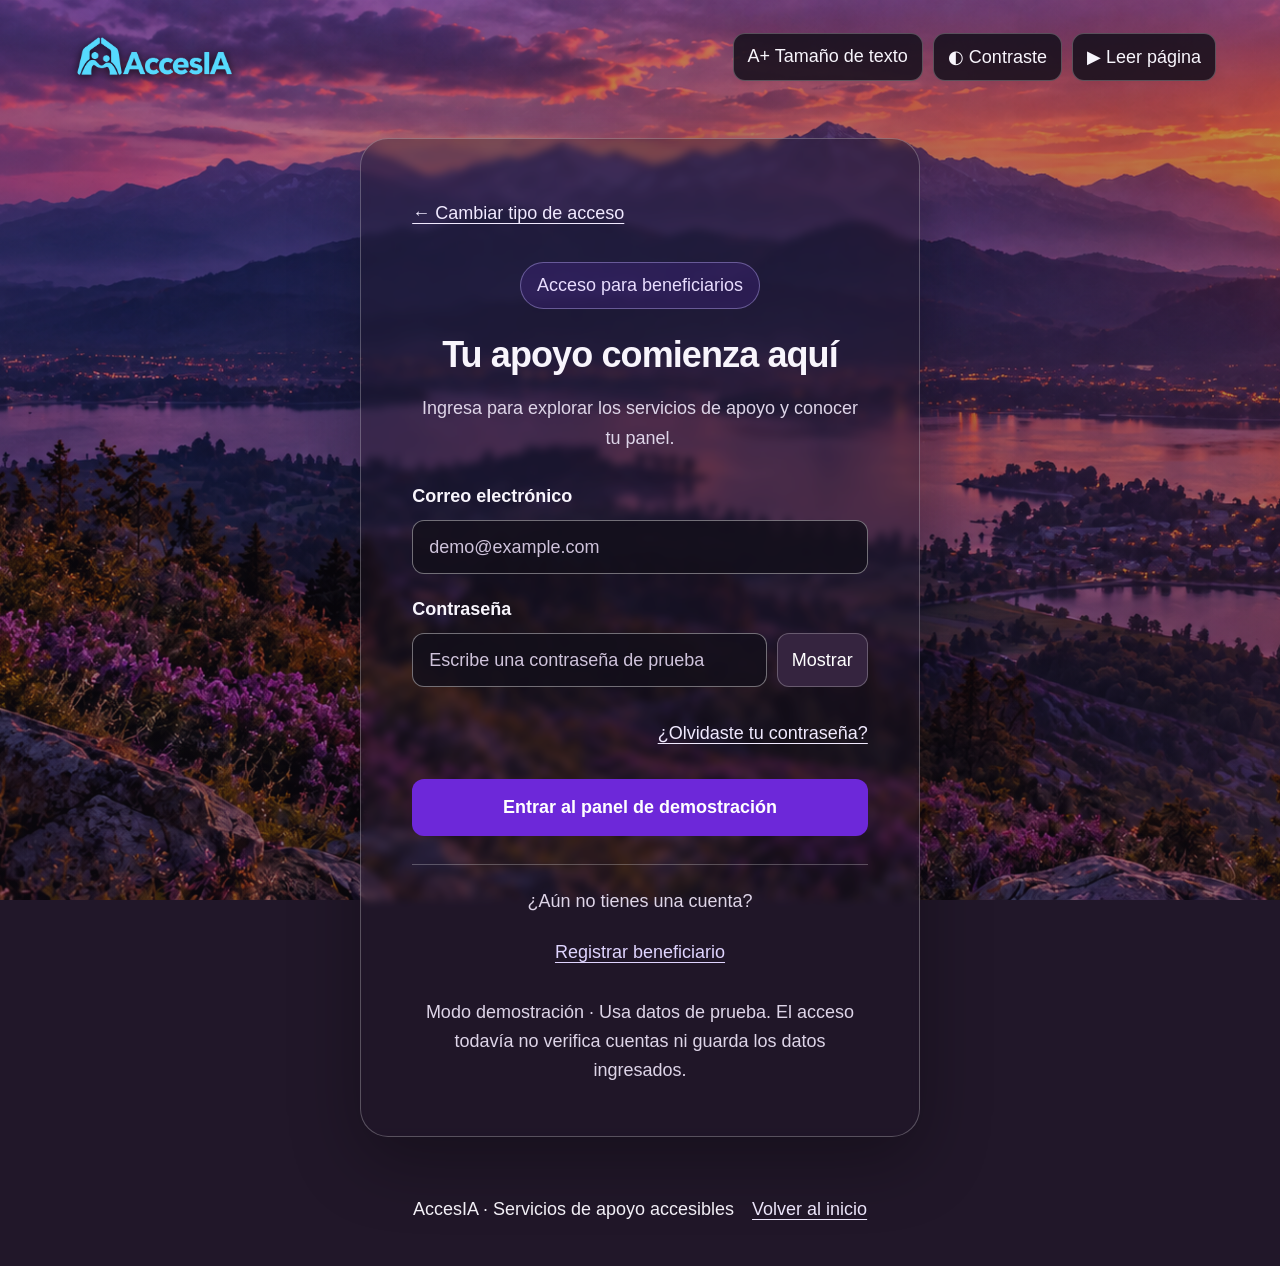
==== src/main/resources/static/login-beneficiario.html @ daa75dfc "Agregar pantallas y funciones de demostración de AccesIA" ====
<!DOCTYPE html>
<html lang="es">
<head>
  <meta charset="UTF-8">
  <meta name="viewport" content="width=device-width, initial-scale=1">
  <meta name="theme-color" content="#211729">
  <title>AccesIA | Acceso para beneficiarios</title>

  <link rel="stylesheet" href="css/style.css">
  <script src="js/login.js" defer></script>
</head>

<body>
  <a class="saltar" href="#contenido">Saltar al contenido</a>

  <header class="cabecera">
    <a class="marca" href="index.html"
       aria-label="Volver al inicio de AccesIA">
      <img src="img/logo.png" alt="AccesIA" class="logo">
    </a>

    <nav class="accesibilidad" aria-label="Opciones de accesibilidad">
      <button id="texto-btn" type="button" aria-pressed="false">
        A+ Tamaño de texto
      </button>

      <button id="contraste-btn" type="button" aria-pressed="false">
        ◐ Contraste
      </button>

      <button id="leer-btn" type="button">
        ▶ Leer página
      </button>
    </nav>
  </header>

  <main id="contenido" class="contenido">
    <section class="panel panel-login" aria-labelledby="titulo-login">
      <a class="enlace-volver" href="index.html">
        ← Cambiar tipo de acceso
      </a>

      <div class="presentacion">
        <span class="etiqueta" id="tipo-acceso">
          Acceso para beneficiarios
        </span>

        <h1 id="titulo-login">Tu apoyo comienza aquí</h1>

        <p class="descripcion" id="descripcion-login">
          Ingresa para explorar los servicios de apoyo y conocer tu panel.
        </p>
      </div>

      <form
        id="login-form"
        class="formulario-login"
        data-destino-demo="panel-beneficiario.html">

        <div class="campo">
          <label for="correo">Correo electrónico</label>

          <input
            id="correo"
            name="correo"
            type="email"
            placeholder="demo@example.com"
            autocomplete="username"
            required>
        </div>

        <div class="campo">
          <label for="clave">Contraseña</label>

          <div class="entrada-clave">
            <input
              id="clave"
              name="clave"
              type="password"
              placeholder="Escribe una contraseña de prueba"
              autocomplete="current-password"
              required>

            <button
              id="mostrar-clave"
              type="button"
              aria-controls="clave"
              aria-pressed="false">
              Mostrar
            </button>
          </div>
        </div>

        <button
          id="recuperar-btn"
          class="enlace-formulario"
          type="button">
          ¿Olvidaste tu contraseña?
        </button>

        <button class="boton-principal" type="submit">
          Entrar al panel de demostración
        </button>

        <p
          id="mensaje-login"
          class="mensaje-login"
          role="status"
          aria-live="polite"></p>
      </form>

      <div class="registro-login">
        <p>¿Aún no tienes una cuenta?</p>

        <a
          class="boton-secundario enlace-registro"
          href="registro-beneficiario.html">
          Registrar beneficiario
        </a>
      </div>

      <p class="aviso-demo">
        Modo demostración · Usa datos de prueba.
        El acceso todavía no verifica cuentas ni guarda los datos ingresados.
      </p>
    </section>
  </main>

  <footer class="pie">
    <p>AccesIA · Servicios de apoyo accesibles</p>

    <a class="enlace-volver" href="index.html">
      Volver al inicio
    </a>
  </footer>

  <p
    id="estado"
    class="solo-lector"
    role="status"
    aria-live="polite"></p>
</body>
</html>
---- src/main/resources/static/css/style.css ----
:root {
  color-scheme: dark;
  --texto: #f8f5fc;
  --secundario: #ded5e8;
  --acento: #c4b5fd;
  --boton: #6d28d9;
  --borde: rgba(255, 255, 255, 0.25);
}

* {
  box-sizing: border-box;
}

html {
  font-size: 18px;
}

body {
  margin: 0;
  min-height: 100vh;
  font-family: "Segoe UI", Arial, sans-serif;
  color: var(--texto);
  background-color: #211729;
  background-image:
    linear-gradient(
      rgba(21, 16, 28, 0.25),
      rgba(21, 16, 28, 0.45)
    ),
    url("../img/fondo.png");
  background-position: center;
  background-size: cover;
  background-attachment: fixed;
}

button,
input,
select,
textarea {
  font: inherit;
}

button,
a {
  -webkit-tap-highlight-color: transparent;
  touch-action: manipulation;
}

button {
  cursor: pointer;
}

button:focus-visible,
a:focus-visible,
input:focus-visible,
select:focus-visible,
textarea:focus-visible {
  outline: 3px solid #fde68a;
  outline-offset: 4px;
}

/* Encabezado de inicio, login y registro */

.cabecera {
  width: min(1200px, 100%);
  margin: auto;
  padding: 24px;
  display: flex;
  align-items: center;
  justify-content: space-between;
  gap: 24px;
}

.marca {
  display: inline-flex;
  flex-shrink: 0;
}

.logo {
  width: 180px;
  max-width: 100%;
  height: auto;
  display: block;
}

.accesibilidad {
  display: flex;
  flex-wrap: wrap;
  gap: 10px;
}

.accesibilidad button,
.pie button {
  min-height: 48px;
  padding: 10px 14px;
  border: 1px solid var(--borde);
  border-radius: 12px;
  color: var(--texto);
  background: rgba(21, 16, 28, 0.85);
}

.accesibilidad button:hover,
.pie button:hover {
  background: #35243f;
}

.accesibilidad button[aria-pressed="true"] {
  border-color: var(--acento);
  background: #4c1d95;
}

/* Contenedores */

.contenido {
  padding: 24px 24px 40px;
}

.panel {
  width: min(1050px, 100%);
  margin: auto;
  padding: clamp(24px, 4vw, 52px);
  border: 1px solid var(--borde);
  border-radius: 28px;
  background: rgba(33, 23, 41, 0.42);
  backdrop-filter: blur(4px);
  -webkit-backdrop-filter: blur(4px);
  box-shadow: 0 24px 70px rgba(0, 0, 0, 0.3);
}

.presentacion {
  text-align: center;
  max-width: 740px;
  margin: auto;
}

.etiqueta {
  display: inline-block;
  padding: 9px 16px;
  border: 1px solid rgba(196, 181, 253, 0.4);
  border-radius: 999px;
  color: #e9ddff;
  background: rgba(124, 58, 237, 0.15);
  font-size: 1rem;
  line-height: 1.5;
}

h1 {
  margin: 24px 0 18px;
  font-size: clamp(1.8rem, 3.5vw, 2.6rem);
  line-height: 1.2;
  letter-spacing: -0.025em;
}

h1 span {
  color: var(--acento);
}

h2 {
  font-size: 1.4rem;
  line-height: 1.35;
  margin: 0 0 10px;
}

h3 {
  margin: 20px 0 10px;
  font-size: 1.25rem;
  line-height: 1.4;
}

.descripcion,
.indicacion {
  color: var(--secundario);
  line-height: 1.65;
}

.descripcion {
  margin: 0 auto;
  max-width: 640px;
}

/* Selección de perfil */

.seleccion {
  margin-top: 36px;
}

.seleccion > h2,
.indicacion {
  text-align: center;
}

.indicacion {
  margin: 0 0 24px;
}

.tarjetas {
  display: grid;
  grid-template-columns: repeat(2, minmax(0, 1fr));
  gap: 22px;
}

.tarjeta {
  display: flex;
  flex-direction: column;
  align-items: flex-start;
  padding: 28px;
  border: 1px solid var(--borde);
  border-radius: 20px;
  background: rgba(33, 23, 41, 0.6);
}

.icono {
  width: 56px;
  height: 56px;
  display: grid;
  place-items: center;
  border-radius: 16px;
  background: rgba(196, 181, 253, 0.14);
  color: #ddd0ff;
}

.icono svg {
  width: 30px;
  height: 30px;
}

.tarjeta > p {
  margin: 0 0 24px;
  color: var(--secundario);
  line-height: 1.6;
}

/* Botones y enlaces */

.boton-principal {
  min-height: 52px;
  width: 100%;
  padding: 14px 18px;
  border: 1px solid transparent;
  border-radius: 12px;
  background: var(--boton);
  color: #fff;
  font-weight: 600;
  display: flex;
  align-items: center;
  justify-content: center;
  gap: 12px;
  text-align: center;
  text-decoration: none;
  line-height: 1.5;
}

.tarjeta .boton-principal {
  margin-top: auto;
}

.boton-principal:hover {
  background: #5b21b6;
}

.boton-secundario {
  width: 100%;
  min-height: 48px;
  margin-top: 12px;
  padding: 10px;
  background: transparent;
  border: none;
  border-radius: 8px;
  color: #e0d5ff;
  text-decoration: underline;
  text-underline-offset: 4px;
  line-height: 1.5;
}

.enlace-registro {
  display: inline-flex;
  align-items: center;
  justify-content: center;
  text-align: center;
}

.enlace-volver {
  display: inline-flex;
  align-items: center;
  min-height: 48px;
  color: #f1eaff;
  text-decoration: underline;
  text-underline-offset: 4px;
  line-height: 1.5;
}

.mensaje-final {
  margin: 28px 0 0;
  text-align: center;
  color: var(--secundario);
  line-height: 1.6;
}

/* Login y registro */

.panel-login {
  max-width: 560px;
}

.panel-login > .enlace-volver {
  margin-bottom: 24px;
}

.panel-login h1 {
  font-size: clamp(1.7rem, 4vw, 2rem);
}

.formulario-login {
  display: grid;
  gap: 22px;
  margin-top: 30px;
}

.campo {
  display: grid;
  gap: 10px;
}

.campo label {
  font-weight: 600;
  line-height: 1.5;
}

.campo input,
.campo select,
.campo textarea {
  width: 100%;
  min-width: 0;
  min-height: 54px;
  padding: 14px 16px;
  border: 1px solid rgba(255, 255, 255, 0.4);
  border-radius: 12px;
  background: rgba(21, 16, 28, 0.85);
  color: #fff;
}

.campo select {
  background: #211729;
}

.campo input::placeholder,
.campo textarea::placeholder {
  color: #cfc3db;
}

.entrada-clave {
  display: flex;
  align-items: stretch;
  gap: 10px;
}

.entrada-clave input {
  flex: 1;
}

.entrada-clave button {
  min-height: 54px;
  padding: 10px 14px;
  border: 1px solid var(--borde);
  border-radius: 12px;
  color: #fff;
  background: #35243f;
}

.enlace-formulario {
  justify-self: end;
  min-height: 48px;
  padding: 8px 0;
  border: none;
  border-radius: 6px;
  background: transparent;
  color: #f1eaff;
  text-decoration: underline;
  text-underline-offset: 4px;
}

.mensaje-login {
  margin: 0;
  line-height: 1.6;
  color: #fff;
}

.mensaje-login:empty {
  display: none;
}

.registro-login {
  margin-top: 28px;
  padding-top: 22px;
  border-top: 1px solid var(--borde);
  text-align: center;
}

.registro-login p {
  margin: 0;
  line-height: 1.6;
  color: var(--secundario);
}

.aviso-demo {
  margin: 22px 0 0;
  text-align: center;
  color: var(--secundario);
  line-height: 1.6;
}

.ayuda-campo {
  color: var(--secundario);
  font-size: 1rem;
  line-height: 1.5;
}

.barra-panel {
  display: flex;
  align-items: center;
  justify-content: space-between;
  flex-wrap: wrap;
  gap: 16px;
  margin-bottom: 24px;
}

/* Pie de página */

.pie {
  padding: 0 24px 24px;
  display: flex;
  flex-wrap: wrap;
  align-items: center;
  justify-content: center;
  gap: 18px;
  text-align: center;
}

.pie p {
  line-height: 1.6;
}

/* Diálogos */

dialog {
  width: min(500px, calc(100% - 32px));
  max-height: calc(100dvh - 48px);
  overflow-y: auto;
  padding: 28px;
  color: var(--texto);
  background: #211729;
  border: 1px solid var(--borde);
  border-radius: 20px;
}

dialog p {
  line-height: 1.65;
  color: var(--secundario);
}

dialog::backdrop {
  background: rgba(0, 0, 0, 0.7);
}

/* Accesibilidad */

.saltar {
  position: fixed;
  top: 12px;
  left: 12px;
  transform: translateY(-200%);
  z-index: 100;
  padding: 14px;
  color: #fff;
  background: #4c1d95;
  border-radius: 8px;
}

.saltar:focus {
  transform: translateY(0);
}

.solo-lector {
  position: absolute;
  width: 1px;
  height: 1px;
  padding: 0;
  margin: -1px;
  overflow: hidden;
  clip-path: inset(50%);
  white-space: nowrap;
}

html.texto-grande {
  font-size: 22px;
}

body.alto-contraste {
  --texto: #fff;
  --secundario: #fff;
  --acento: #fde047;
  --borde: #fff;
  background: #000;
}

.alto-contraste .panel,
.alto-contraste .tarjeta,
.alto-contraste dialog,
.alto-contraste .accesibilidad button,
.alto-contraste .pie button {
  background: #000;
  backdrop-filter: none;
  -webkit-backdrop-filter: none;
}

.alto-contraste .etiqueta,
.alto-contraste .boton-secundario,
.alto-contraste .icono {
  color: #fde047;
}

.alto-contraste .campo input,
.alto-contraste .campo select,
.alto-contraste .campo textarea,
.alto-contraste .entrada-clave button {
  background: #000;
  border-color: #fff;
}

/* Celulares */

@media (max-width: 760px) {
  .cabecera {
    flex-direction: column;
    padding: 20px 16px;
  }

  .accesibilidad {
    justify-content: center;
  }

  .contenido {
    padding: 12px 16px 28px;
  }

  .tarjetas {
    grid-template-columns: 1fr;
  }

  .tarjeta {
    padding: 24px;
  }

  .barra-panel {
    justify-content: center;
    text-align: center;
  }

  body {
    background-attachment: scroll;
  }
}

@media (max-width: 380px) {
  .entrada-clave {
    flex-direction: column;
  }
}

/* Fondo de paisaje */
body {
  background-color: #211729;
  background-image:
    linear-gradient(
      rgba(21, 16, 28, 0.25),
      rgba(21, 16, 28, 0.45)
    ),
    url("../img/fondo.png");
  background-position: center;
  background-size: cover;
  background-repeat: no-repeat;
  background-attachment: fixed;
}

/* Mantener la opción de alto contraste */
body.alto-contraste {
  background: #000;
}

@media (max-width: 760px) {
  body {
    background-attachment: scroll;
  }
}

/* Paisaje normal */
body {
  background-color: #211729;
  background-image:
    linear-gradient(
      rgba(21, 16, 28, 0.25),
      rgba(21, 16, 28, 0.45)
    ),
    url("../img/fondo.png");
  background-position: center;
  background-size: cover;
  background-repeat: no-repeat;
  background-attachment: fixed;
}

/* Paisaje nocturno al activar Contraste */
body.alto-contraste {
  background-color: #080b18;
  background-image:
    linear-gradient(
      rgba(4, 7, 18, 0.35),
      rgba(4, 7, 18, 0.65)
    ),
    url("../img/fondo-noche.png");
  background-position: center;
  background-size: cover;
  background-repeat: no-repeat;
  background-attachment: fixed;
}

/* Superficies sólidas para mantener la lectura */
body.alto-contraste .panel,
body.alto-contraste .tarjeta,
body.alto-contraste .menu-lateral,
body.alto-contraste .superficie-panel,
body.alto-contraste .demo-registro,
body.alto-contraste .plan-tarjeta,
body.alto-contraste .plan-confirmacion,
body.alto-contraste dialog {
  background: #000;
  color: #fff;
  border-color: #fff;
  backdrop-filter: none;
  -webkit-backdrop-filter: none;
}

@media (max-width: 760px) {
  body,
  body.alto-contraste {
    background-attachment: scroll;
  }
}

/* Paneles transparentes sobre el paisaje nocturno */
body.alto-contraste .panel,
body.alto-contraste .tarjeta,
body.alto-contraste .menu-lateral,
body.alto-contraste .superficie-panel,
body.alto-contraste .demo-registro,
body.alto-contraste .plan-tarjeta,
body.alto-contraste .plan-confirmacion,
body.alto-contraste .aviso-modulo {
  background: rgba(8, 11, 24, 0.68);
  color: #fff;
  border-color: rgba(255, 255, 255, 0.55);
  backdrop-filter: blur(4px);
  -webkit-backdrop-filter: blur(4px);
}

/* Menú seleccionado claramente visible */
body.alto-contraste .opcion-menu[aria-current="page"] {
  background: #fde047;
  color: #000;
}

/* Mantener legibles los campos y las ventanas de ayuda */
body.alto-contraste .campo input,
body.alto-contraste .demo-formulario textarea,
body.alto-contraste .demo-formulario select,
body.alto-contraste .demo-busqueda input,
body.alto-contraste dialog {
  background: #080b18;
  color: #fff;
  border-color: #fff;
}

/* Destacar los planes */
body.alto-contraste .plan-recomendado,
body.alto-contraste .plan-seleccionado {
  border: 2px solid #fde047;
}

/* Transparencia del modo nocturno */
body.alto-contraste .panel,
body.alto-contraste .tarjeta,
body.alto-contraste .menu-lateral,
body.alto-contraste .superficie-panel,
body.alto-contraste .demo-registro,
body.alto-contraste .plan-tarjeta,
body.alto-contraste .plan-confirmacion,
body.alto-contraste .aviso-modulo {
  background: rgba(15, 18, 38, 0.40) !important;
  backdrop-filter: blur(2px) !important;
  -webkit-backdrop-filter: blur(2px) !important;
}

/* Mostrar mejor el paisaje nocturno */
body.alto-contraste {
  background:
    linear-gradient(
      rgba(4, 7, 18, 0.10),
      rgba(4, 7, 18, 0.20)
    ),
    url("../img/fondo-noche.png")
    center / cover no-repeat fixed !important;
}

@media (max-width: 760px) {
  body.alto-contraste {
    background-attachment: scroll !important;
  }
}

/* Logo azul claro en el inicio y ambos paneles */
img.logo,
.marca-panel img,
body.alto-contraste img.logo,
body.alto-contraste .marca-panel img {
  filter:
    brightness(0)
    saturate(100%)
    invert(72%)
    sepia(65%)
    saturate(1100%)
    hue-rotate(165deg)
    brightness(105%)
    contrast(100%)
    drop-shadow(0 2px 5px rgba(0, 0, 0, 0.85));
}

/* Botones transparentes en modo oscuro */
body.alto-contraste .accesibilidad button {
  background: rgba(15, 18, 38, 0.30) !important;
  color: #fff;
  border: 1px solid rgba(255, 255, 255, 0.65);
  backdrop-filter: blur(4px);
  -webkit-backdrop-filter: blur(4px);
}

body.alto-contraste .accesibilidad button:hover {
  background: rgba(56, 189, 248, 0.25) !important;
}

/* Identificar las opciones activadas */
body.alto-contraste .accesibilidad button[aria-pressed="true"] {
  border: 2px solid #fde047;
}

/* Foco visible al navegar con teclado */
body.alto-contraste .accesibilidad button:focus-visible {
  outline: 3px solid #fde047;
  outline-offset: 4px;
}
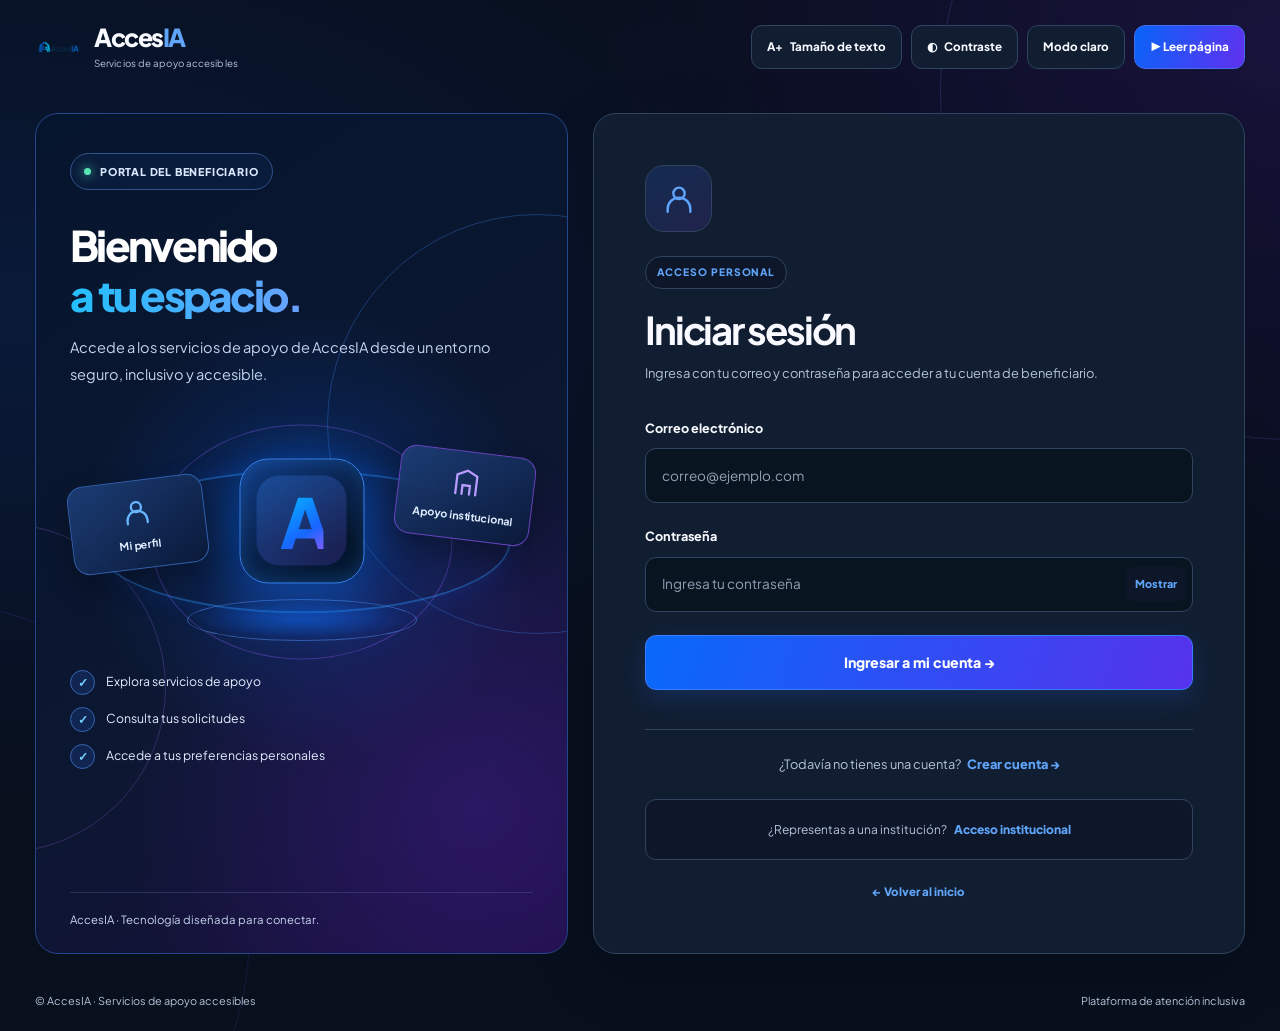
==== commit 25946f88: "feat: implementar gestion institucional y portal de beneficiarios" ====
--- a/src/main/resources/static/login-beneficiario.html
+++ b/src/main/resources/static/login-beneficiario.html
@@ -1,143 +1,342 @@
+
 <!DOCTYPE html>
-<html lang="es">
+<html lang="es" data-theme="dark">
+
 <head>
   <meta charset="UTF-8">
-  <meta name="viewport" content="width=device-width, initial-scale=1">
-  <meta name="theme-color" content="#211729">
-  <title>AccesIA | Acceso para beneficiarios</title>
-
-  <link rel="stylesheet" href="css/style.css">
-  <script src="js/login.js" defer></script>
+
+  <meta name="viewport"
+        content="width=device-width, initial-scale=1">
+
+  <meta name="theme-color" content="#0b111f">
+
+  <title>AccesIA | Acceso de beneficiarios</title>
+
+  <link rel="preconnect"
+        href="https://fonts.googleapis.com">
+
+  <link rel="preconnect"
+        href="https://fonts.gstatic.com"
+        crossorigin>
+
+  <link href="https://fonts.googleapis.com/css2?family=Plus+Jakarta+Sans:wght@400;500;600;700;800&display=swap"
+        rel="stylesheet">
+
+  <!-- Diseño compartido con el registro -->
+  <link rel="stylesheet"
+        href="css/registro-beneficiario.css">
+
+  <!-- Ajustes de la pantalla login -->
+  <link rel="stylesheet"
+        href="css/login-beneficiario.css">
+
+  <!-- Modo claro / oscuro -->
+  <script src="js/registro-beneficiario-tema.js"
+          defer></script>
+
+  <!-- Inicio de sesión real -->
+  <script src="js/login-beneficiario.js"
+          defer></script>
 </head>
 
 <body>
-  <a class="saltar" href="#contenido">Saltar al contenido</a>
-
-  <header class="cabecera">
-    <a class="marca" href="index.html"
-       aria-label="Volver al inicio de AccesIA">
-      <img src="img/logo.png" alt="AccesIA" class="logo">
-    </a>
-
-    <nav class="accesibilidad" aria-label="Opciones de accesibilidad">
-      <button id="texto-btn" type="button" aria-pressed="false">
-        A+ Tamaño de texto
-      </button>
-
-      <button id="contraste-btn" type="button" aria-pressed="false">
-        ◐ Contraste
-      </button>
-
-      <button id="leer-btn" type="button">
-        ▶ Leer página
-      </button>
-    </nav>
-  </header>
-
-  <main id="contenido" class="contenido">
-    <section class="panel panel-login" aria-labelledby="titulo-login">
-      <a class="enlace-volver" href="index.html">
-        ← Cambiar tipo de acceso
+
+  <a href="#contenido" class="saltar">
+    Saltar al contenido
+  </a>
+
+  <div class="pagina-registro pagina-login">
+
+    <!-- CABECERA -->
+
+    <header class="registro-header">
+
+      <a class="marca-registro"
+         href="index.html"
+         aria-label="Volver al inicio de AccesIA">
+
+        <img src="img/logo.png" alt="">
+
+        <span class="marca-texto">
+          <strong>Acces<span>IA</span></strong>
+          <small>Servicios de apoyo accesibles</small>
+        </span>
+
       </a>
 
-      <div class="presentacion">
-        <span class="etiqueta" id="tipo-acceso">
-          Acceso para beneficiarios
-        </span>
-
-        <h1 id="titulo-login">Tu apoyo comienza aquí</h1>
-
-        <p class="descripcion" id="descripcion-login">
-          Ingresa para explorar los servicios de apoyo y conocer tu panel.
+      <nav class="herramientas"
+           aria-label="Opciones de accesibilidad">
+
+        <button id="texto-btn"
+                type="button"
+                aria-pressed="false">
+          A+ <span>Tamaño de texto</span>
+        </button>
+
+        <button id="contraste-btn"
+                type="button"
+                aria-pressed="false">
+          ◐ <span>Contraste</span>
+        </button>
+
+        <button id="tema-btn"
+                type="button"
+                aria-pressed="false">
+          Modo claro
+        </button>
+
+        <button id="leer-btn"
+                type="button"
+                class="boton-voz">
+          ▶ Leer página
+        </button>
+
+      </nav>
+
+    </header>
+
+    <!-- CONTENIDO -->
+
+    <main id="contenido" class="registro-main">
+
+      <!-- PRESENTACIÓN -->
+
+      <section class="panel-presentacion"
+               aria-labelledby="login-bienvenida">
+
+        <div class="presentacion-contenido">
+
+          <span class="etiqueta-superior">
+            <span class="punto-activo"></span>
+            PORTAL DEL BENEFICIARIO
+          </span>
+
+          <h1 id="login-bienvenida">
+            Bienvenido
+            <span>a tu espacio.</span>
+          </h1>
+
+          <p class="descripcion-principal">
+            Accede a los servicios de apoyo de
+            AccesIA desde un entorno seguro,
+            inclusivo y accesible.
+          </p>
+
+          <div class="ilustracion-registro"
+               aria-hidden="true">
+
+            <div class="orbita orbita-uno"></div>
+            <div class="orbita orbita-dos"></div>
+
+            <div class="tarjeta-flotante tarjeta-izquierda">
+
+              <div class="icono-flotante">
+                <svg viewBox="0 0 24 24"
+                     fill="none"
+                     stroke="currentColor"
+                     stroke-width="1.8"
+                     stroke-linecap="round">
+                  <circle cx="12" cy="8" r="4"/>
+                  <path d="M4 21v-2a8 8 0 0 1 16 0v2"/>
+                </svg>
+              </div>
+
+              <span>Mi perfil</span>
+            </div>
+
+            <div class="nucleo-accesia">
+              <div class="nucleo-interior">
+                <span class="letra-a">A</span>
+              </div>
+              <span class="nucleo-sombra"></span>
+            </div>
+
+            <div class="tarjeta-flotante tarjeta-derecha">
+
+              <div class="icono-flotante">
+                <svg viewBox="0 0 24 24"
+                     fill="none"
+                     stroke="currentColor"
+                     stroke-width="1.8"
+                     stroke-linecap="round">
+                  <path d="M4 21V6l8-4 8 4v15"/>
+                  <path d="M9 21v-7h6v7"/>
+                </svg>
+              </div>
+
+              <span>Apoyo institucional</span>
+            </div>
+
+            <div class="base-luminosa"></div>
+
+          </div>
+
+          <div class="beneficios-registro">
+
+            <div class="beneficio">
+              <span class="beneficio-icono">✓</span>
+              <span>Explora servicios de apoyo</span>
+            </div>
+
+            <div class="beneficio">
+              <span class="beneficio-icono">✓</span>
+              <span>Consulta tus solicitudes</span>
+            </div>
+
+            <div class="beneficio">
+              <span class="beneficio-icono">✓</span>
+              <span>Accede a tus preferencias personales</span>
+            </div>
+
+          </div>
+
+        </div>
+
+        <p class="nota-presentacion">
+          AccesIA · Tecnología diseñada para conectar.
         </p>
-      </div>
-
-      <form
-        id="login-form"
-        class="formulario-login"
-        data-destino-demo="panel-beneficiario.html">
-
-        <div class="campo">
-          <label for="correo">Correo electrónico</label>
-
-          <input
-            id="correo"
-            name="correo"
-            type="email"
-            placeholder="demo@example.com"
-            autocomplete="username"
-            required>
-        </div>
-
-        <div class="campo">
-          <label for="clave">Contraseña</label>
-
-          <div class="entrada-clave">
-            <input
-              id="clave"
-              name="clave"
-              type="password"
-              placeholder="Escribe una contraseña de prueba"
-              autocomplete="current-password"
-              required>
-
-            <button
-              id="mostrar-clave"
-              type="button"
-              aria-controls="clave"
-              aria-pressed="false">
-              Mostrar
-            </button>
+
+      </section>
+
+      <!-- FORMULARIO DE ACCESO -->
+
+      <section class="panel-formulario login-panel"
+               aria-labelledby="titulo-login">
+
+        <div class="login-identificador" aria-hidden="true">
+
+          <svg viewBox="0 0 24 24"
+               fill="none"
+               stroke="currentColor"
+               stroke-width="1.7"
+               stroke-linecap="round"
+               stroke-linejoin="round">
+            <circle cx="12" cy="8" r="4"/>
+            <path d="M4 21v-2a8 8 0 0 1 16 0v2"/>
+          </svg>
+
+        </div>
+
+        <div class="formulario-cabecera">
+
+          <span class="etiqueta-formulario">
+            ACCESO PERSONAL
+          </span>
+
+          <h2 id="titulo-login">
+            Iniciar sesión
+          </h2>
+
+          <p>
+            Ingresa con tu correo y contraseña
+            para acceder a tu cuenta de beneficiario.
+          </p>
+
+        </div>
+
+        <form id="login-beneficiario-form"
+              class="formulario-login">
+
+          <div class="campo login-campo">
+
+            <label for="correo-beneficiario">
+              Correo electrónico
+            </label>
+
+            <input id="correo-beneficiario"
+                   name="correo"
+                   type="email"
+                   placeholder="correo@ejemplo.com"
+                   autocomplete="username"
+                   maxlength="120"
+                   required>
+
           </div>
-        </div>
-
-        <button
-          id="recuperar-btn"
-          class="enlace-formulario"
-          type="button">
-          ¿Olvidaste tu contraseña?
-        </button>
-
-        <button class="boton-principal" type="submit">
-          Entrar al panel de demostración
-        </button>
-
-        <p
-          id="mensaje-login"
-          class="mensaje-login"
-          role="status"
-          aria-live="polite"></p>
-      </form>
-
-      <div class="registro-login">
-        <p>¿Aún no tienes una cuenta?</p>
-
-        <a
-          class="boton-secundario enlace-registro"
-          href="registro-beneficiario.html">
-          Registrar beneficiario
-        </a>
-      </div>
-
-      <p class="aviso-demo">
-        Modo demostración · Usa datos de prueba.
-        El acceso todavía no verifica cuentas ni guarda los datos ingresados.
-      </p>
-    </section>
-  </main>
-
-  <footer class="pie">
-    <p>AccesIA · Servicios de apoyo accesibles</p>
-
-    <a class="enlace-volver" href="index.html">
-      Volver al inicio
-    </a>
-  </footer>
-
-  <p
-    id="estado"
-    class="solo-lector"
-    role="status"
-    aria-live="polite"></p>
+
+          <div class="campo login-campo">
+
+            <label for="clave-beneficiario">
+              Contraseña
+            </label>
+
+            <div class="entrada-clave">
+
+              <input id="clave-beneficiario"
+                     name="clave"
+                     type="password"
+                     placeholder="Ingresa tu contraseña"
+                     autocomplete="current-password"
+                     required>
+
+              <button id="mostrar-clave"
+                      type="button"
+                      aria-pressed="false"
+                      aria-controls="clave-beneficiario">
+                Mostrar
+              </button>
+
+            </div>
+
+          </div>
+
+          <button id="boton-ingresar"
+                  class="boton-principal"
+                  type="submit">
+            Ingresar a mi cuenta →
+          </button>
+
+          <p id="mensaje-login-beneficiario"
+             class="mensaje-login"
+             role="status"
+             aria-live="polite"></p>
+
+        </form>
+
+        <div class="registro-login">
+
+          <span>¿Todavía no tienes una cuenta?</span>
+
+          <a href="registro-beneficiario.html">
+            Crear cuenta →
+          </a>
+
+        </div>
+
+        <div class="login-enlace-institucion">
+
+          <span>¿Representas a una institución?</span>
+
+          <a href="login-institucion.html">
+            Acceso institucional
+          </a>
+
+        </div>
+
+        <div class="enlace-inicio">
+
+          <a href="index.html">
+            ← Volver al inicio
+          </a>
+
+        </div>
+
+      </section>
+
+    </main>
+
+    <footer class="registro-footer">
+
+      <span>
+        © AccesIA · Servicios de apoyo accesibles
+      </span>
+
+      <span>
+        Plataforma de atención inclusiva
+      </span>
+
+    </footer>
+
+  </div>
+
 </body>
-</html>+</html>
--- a/src/main/resources/static/css/registro-beneficiario.css
+++ b/src/main/resources/static/css/registro-beneficiario.css
@@ -0,0 +1,1113 @@
+
+/* =========================================
+   ACCESIA - REGISTRO DE BENEFICIARIOS
+   SISTEMA VISUAL AZUL / VIOLETA
+   MODO OSCURO Y CLARO
+========================================= */
+
+/* PALETA OSCURA */
+
+:root {
+  color-scheme: dark;
+
+  --fondo: #080f1d;
+  --fondo-secundario: #0d1729;
+  --superficie: #111e31;
+  --campo-fondo: #091421;
+
+  --texto: #f8faff;
+  --texto-suave: #b5c3d9;
+
+  --borde: #30445f;
+  --azul: #60a5fa;
+  --violeta: #a78bfa;
+  --enfoque: #93c5fd;
+
+  --boton-fondo: #edf4ff;
+  --boton-texto: #0c1730;
+}
+
+/* PALETA CLARA */
+
+:root[data-theme="light"] {
+  color-scheme: light;
+
+  --fondo: #f4f8ff;
+  --fondo-secundario: #eaf2ff;
+  --superficie: #ffffff;
+  --campo-fondo: #f8fbff;
+
+  --texto: #101d3d;
+  --texto-suave: #51617c;
+
+  --borde: #c9d8f0;
+  --azul: #075be8;
+  --violeta: #6537df;
+  --enfoque: #084fc9;
+
+  --boton-fondo: #135cf1;
+  --boton-texto: #ffffff;
+}
+
+/* BASE */
+
+*,
+*::before,
+*::after {
+  box-sizing: border-box;
+}
+
+html {
+  font-size: 100%;
+}
+
+html.texto-grande {
+  font-size: 112.5%;
+}
+
+body {
+  margin: 0;
+  min-height: 100vh;
+
+  font-family:
+    "Plus Jakarta Sans",
+    "Segoe UI",
+    Arial,
+    sans-serif;
+
+  background: var(--fondo);
+  color: var(--texto);
+  line-height: 1.6;
+}
+
+button,
+input {
+  font: inherit;
+}
+
+button {
+  cursor: pointer;
+}
+
+a {
+  color: inherit;
+}
+
+:focus-visible {
+  outline: 3px solid var(--enfoque);
+  outline-offset: 3px;
+}
+
+.saltar {
+  position: absolute;
+  top: -100px;
+  left: 18px;
+  z-index: 100;
+
+  padding: 12px 20px;
+  background: var(--superficie);
+  border: 1px solid var(--borde);
+  border-radius: 10px;
+}
+
+.saltar:focus {
+  top: 12px;
+}
+
+/* FONDO GENERAL */
+
+.pagina-registro {
+  position: relative;
+  min-height: 100vh;
+  isolation: isolate;
+  overflow: hidden;
+
+  background:
+    radial-gradient(
+      ellipse at 0% 30%,
+      rgba(14, 85, 218, .15),
+      transparent 48%
+    ),
+    radial-gradient(
+      ellipse at 100% 4%,
+      rgba(111, 36, 225, .15),
+      transparent 38%
+    ),
+    var(--fondo);
+}
+
+:root[data-theme="light"] .pagina-registro {
+  background:
+    radial-gradient(
+      ellipse at 0% 27%,
+      rgba(56, 149, 255, .12),
+      transparent 50%
+    ),
+    radial-gradient(
+      ellipse at 100% 8%,
+      rgba(156, 122, 255, .13),
+      transparent 42%
+    ),
+    var(--fondo);
+}
+
+.pagina-registro::before {
+  content: "";
+  position: absolute;
+  z-index: -1;
+
+  width: 700px;
+  height: 700px;
+  right: -360px;
+  top: -260px;
+
+  border: 1px solid rgba(110, 142, 255, .17);
+  border-radius: 50%;
+  pointer-events: none;
+}
+
+.pagina-registro::after {
+  content: "";
+  position: absolute;
+  z-index: -1;
+
+  width: 660px;
+  height: 660px;
+  left: -410px;
+  bottom: -230px;
+
+  border: 1px solid rgba(116, 85, 242, .14);
+  border-radius: 50%;
+  pointer-events: none;
+}
+
+/* CABECERA */
+
+.registro-header {
+  width: min(1440px, 100%);
+  min-height: 94px;
+  margin: 0 auto;
+
+  padding: 19px 35px;
+
+  display: flex;
+  align-items: center;
+  justify-content: space-between;
+  gap: 24px;
+}
+
+.marca-registro {
+  display: inline-flex;
+  align-items: center;
+  gap: 12px;
+
+  text-decoration: none;
+  min-width: 0;
+}
+
+.marca-registro img {
+  display: block;
+  width: 47px;
+  height: 47px;
+  object-fit: contain;
+}
+
+.marca-texto strong {
+  display: block;
+  font-size: 1.55rem;
+  font-weight: 800;
+  line-height: 1.2;
+  letter-spacing: -.06em;
+}
+
+.marca-texto strong span {
+  color: var(--azul);
+}
+
+.marca-texto small {
+  display: block;
+  color: var(--texto-suave);
+  font-size: .61rem;
+  letter-spacing: .01em;
+  margin-top: 3px;
+}
+
+/* ACCESIBILIDAD */
+
+.herramientas {
+  display: flex;
+  align-items: center;
+  justify-content: flex-end;
+  flex-wrap: wrap;
+  gap: 9px;
+}
+
+.herramientas button {
+  min-height: 44px;
+  display: inline-flex;
+  justify-content: center;
+  align-items: center;
+  gap: 7px;
+
+  padding: 10px 15px;
+
+  border: 1px solid var(--borde);
+  border-radius: 11px;
+
+  background: var(--superficie);
+  color: var(--texto);
+
+  font-size: .73rem;
+  font-weight: 750;
+}
+
+.herramientas button:hover {
+  border-color: var(--azul);
+}
+
+.herramientas .boton-voz {
+  background: linear-gradient(
+    110deg,
+    #0864f9,
+    #6230ef
+  );
+
+  color: #ffffff;
+  border-color: #426deb;
+}
+
+.herramientas .boton-voz:hover {
+  filter: brightness(1.14);
+}
+
+/* DISTRIBUCIÓN PRINCIPAL */
+
+.registro-main {
+  width: min(1360px, calc(100% - 70px));
+  margin: 19px auto 38px;
+
+  display: grid;
+  grid-template-columns:
+    minmax(0, .9fr)
+    minmax(0, 1.1fr);
+
+  gap: 25px;
+  align-items: stretch;
+}
+
+/* PANEL PRESENTACIÓN */
+
+.panel-presentacion {
+  position: relative;
+  overflow: hidden;
+
+  min-height: 685px;
+
+  display: flex;
+  flex-direction: column;
+  justify-content: space-between;
+
+  border: 1px solid #24468b;
+  border-radius: 23px;
+
+  background:
+    radial-gradient(
+      circle at 52% 50%,
+      rgba(12, 102, 252, .25),
+      transparent 45%
+    ),
+    radial-gradient(
+      circle at 83% 83%,
+      rgba(113, 39, 228, .25),
+      transparent 43%
+    ),
+    linear-gradient(
+      145deg,
+      #06152e,
+      #0c1731 58%,
+      #180e3c
+    );
+
+  color: #ffffff;
+
+  padding: 39px 34px 24px;
+}
+
+.panel-presentacion::before {
+  content: "";
+  position: absolute;
+
+  width: 420px;
+  height: 420px;
+
+  right: -180px;
+  top: 100px;
+
+  border: 1px solid rgba(63, 143, 255, .30);
+  border-radius: 50%;
+  pointer-events: none;
+}
+
+.panel-presentacion::after {
+  content: "";
+  position: absolute;
+
+  width: 330px;
+  height: 330px;
+
+  left: -200px;
+  bottom: 100px;
+
+  border: 1px solid rgba(170, 115, 255, .24);
+  border-radius: 50%;
+  pointer-events: none;
+}
+
+.presentacion-contenido {
+  position: relative;
+  z-index: 1;
+}
+
+.etiqueta-superior {
+  display: inline-flex;
+  align-items: center;
+  gap: 9px;
+
+  padding: 9px 13px;
+
+  border: 1px solid #31528a;
+  border-radius: 30px;
+
+  background: rgba(12, 29, 62, .83);
+
+  color: #d9eaff;
+  font-size: .67rem;
+  font-weight: 800;
+  letter-spacing: .075em;
+}
+
+.punto-activo {
+  width: 7px;
+  height: 7px;
+  border-radius: 50%;
+  background: #57e7b5;
+  box-shadow: 0 0 11px #57e7b5;
+}
+
+.panel-presentacion h1 {
+  max-width: 510px;
+  margin: 27px 0 15px;
+
+  font-size: clamp(2rem, 3.3vw, 3.2rem);
+  line-height: 1.17;
+  letter-spacing: -.065em;
+  font-weight: 800;
+}
+
+.panel-presentacion h1 span {
+  display: block;
+
+  background: linear-gradient(
+    100deg,
+    #22c0fd,
+    #68a2ff 50%,
+    #ac75fd
+  );
+
+  background-clip: text;
+  -webkit-background-clip: text;
+  color: transparent;
+}
+
+.descripcion-principal {
+  max-width: 465px;
+  margin: 0;
+
+  color: #c5d4ee;
+  font-size: .91rem;
+  line-height: 1.85;
+}
+
+/* ILUSTRACIÓN TECNOLÓGICA */
+
+.ilustracion-registro {
+  position: relative;
+  width: min(100%, 480px);
+  height: 235px;
+  margin: 12px auto 4px;
+}
+
+.orbita {
+  position: absolute;
+
+  left: 50%;
+  top: 55%;
+  transform: translate(-50%, -50%);
+
+  border-radius: 50%;
+  pointer-events: none;
+}
+
+.orbita-uno {
+  width: 90%;
+  height: 61%;
+  border: 2px solid rgba(43, 151, 255, .40);
+  box-shadow: 0 0 26px rgba(14, 96, 255, .18);
+}
+
+.orbita-dos {
+  width: 65%;
+  height: 100%;
+  border: 1px solid rgba(146, 94, 255, .34);
+}
+
+.nucleo-accesia {
+  position: absolute;
+  z-index: 2;
+
+  width: 125px;
+  height: 125px;
+
+  left: 50%;
+  top: 46%;
+  transform: translate(-50%, -50%);
+
+  display: grid;
+  place-items: center;
+
+  border-radius: 29px;
+  border: 1px solid #3683ef;
+
+  background: linear-gradient(
+    145deg,
+    #123d88,
+    #05152b 75%
+  );
+
+  box-shadow:
+    0 0 52px rgba(5, 106, 255, .44),
+    inset 0 0 18px rgba(40, 147, 255, .24);
+}
+
+.nucleo-interior {
+  width: 90px;
+  height: 90px;
+
+  display: grid;
+  place-items: center;
+
+  border-radius: 23px;
+
+  background: linear-gradient(
+    150deg,
+    rgba(57, 149, 255, .24),
+    rgba(132, 71, 255, .18)
+  );
+}
+
+.letra-a {
+  font-size: 4.3rem;
+  line-height: 1;
+  font-weight: 800;
+  letter-spacing: -.1em;
+
+  background: linear-gradient(
+    145deg,
+    #00c6ff,
+    #1766ff 65%,
+    #955bff
+  );
+
+  background-clip: text;
+  -webkit-background-clip: text;
+  color: transparent;
+}
+
+.nucleo-sombra {
+  position: absolute;
+  width: 110%;
+  height: 15px;
+  bottom: -30px;
+
+  background: #167cff;
+  filter: blur(24px);
+  opacity: .65;
+}
+
+.tarjeta-flotante {
+  position: absolute;
+  z-index: 3;
+
+  width: 136px;
+  min-height: 89px;
+
+  display: flex;
+  flex-direction: column;
+  align-items: center;
+  justify-content: center;
+  gap: 8px;
+
+  padding: 14px;
+
+  border-radius: 16px;
+  border: 1px solid #315fa9;
+
+  background: linear-gradient(
+    145deg,
+    rgba(28, 62, 119, .94),
+    rgba(10, 25, 57, .97)
+  );
+
+  box-shadow: 0 14px 30px rgba(0, 0, 0, .3);
+  text-align: center;
+
+  font-size: .67rem;
+  font-weight: 700;
+  color: #e0ecff;
+}
+
+.tarjeta-izquierda {
+  left: 0;
+  top: 67px;
+  transform: rotate(-7deg);
+}
+
+.tarjeta-derecha {
+  right: 0;
+  top: 38px;
+  transform: rotate(7deg);
+  border-color: #6844be;
+}
+
+.icono-flotante {
+  width: 33px;
+  height: 33px;
+  display: grid;
+  place-items: center;
+  color: #69b6ff;
+}
+
+.tarjeta-derecha .icono-flotante {
+  color: #ba9cff;
+}
+
+.icono-flotante svg {
+  width: 30px;
+  height: 30px;
+}
+
+.base-luminosa {
+  position: absolute;
+
+  width: 230px;
+  height: 42px;
+
+  left: 50%;
+  bottom: 7px;
+  transform: translateX(-50%);
+
+  border: 1px solid rgba(88, 151, 255, .5);
+  border-radius: 50%;
+
+  background: radial-gradient(
+    ellipse,
+    rgba(15, 108, 255, .40),
+    transparent 70%
+  );
+}
+
+/* BENEFICIOS */
+
+.beneficios-registro {
+  display: grid;
+  gap: 12px;
+  margin-top: 12px;
+}
+
+.beneficio {
+  display: flex;
+  align-items: center;
+  gap: 11px;
+
+  font-size: .77rem;
+  color: #e3edff;
+}
+
+.beneficio-icono {
+  flex-shrink: 0;
+  width: 25px;
+  height: 25px;
+
+  display: grid;
+  place-items: center;
+
+  border-radius: 50%;
+  border: 1px solid #3665b1;
+
+  background: rgba(44, 108, 233, .18);
+  color: #75d4ff;
+
+  font-size: .75rem;
+  font-weight: 800;
+}
+
+.nota-presentacion {
+  position: relative;
+  z-index: 1;
+
+  margin: 30px 0 0;
+  padding-top: 18px;
+
+  border-top: 1px solid rgba(129, 166, 230, .2);
+  color: #c6d5ed;
+  font-size: .71rem;
+}
+
+/* PANEL DERECHO */
+
+.panel-formulario {
+  min-width: 0;
+
+  padding: 33px 35px;
+
+  border: 1px solid var(--borde);
+  border-radius: 23px;
+
+  background: var(--superficie);
+  box-shadow: 0 22px 70px rgba(0, 0, 0, .10);
+}
+
+.formulario-cabecera {
+  margin-bottom: 24px;
+}
+
+.etiqueta-formulario {
+  display: inline-flex;
+  padding: 7px 11px;
+
+  border: 1px solid var(--borde);
+  border-radius: 30px;
+  background: var(--fondo-secundario);
+
+  color: var(--azul);
+
+  font-size: .64rem;
+  letter-spacing: .09em;
+  font-weight: 800;
+}
+
+.formulario-cabecera h2 {
+  margin: 15px 0 7px;
+
+  font-size: clamp(1.45rem, 2vw, 1.9rem);
+  line-height: 1.3;
+  letter-spacing: -.045em;
+}
+
+.formulario-cabecera p {
+  margin: 0;
+  color: var(--texto-suave);
+  font-size: .81rem;
+}
+
+/* SECCIONES */
+
+.grupo-formulario {
+  padding: 21px 0;
+  border-top: 1px solid var(--borde);
+}
+
+.grupo-titulo {
+  display: flex;
+  align-items: center;
+  gap: 12px;
+  margin-bottom: 19px;
+}
+
+.grupo-numero {
+  width: 39px;
+  height: 39px;
+  flex-shrink: 0;
+
+  display: grid;
+  place-items: center;
+
+  border-radius: 10px;
+  border: 1px solid var(--borde);
+
+  background: var(--fondo-secundario);
+  color: var(--azul);
+
+  font-size: .76rem;
+  font-weight: 800;
+}
+
+.grupo-titulo h3 {
+  margin: 0;
+  font-size: .89rem;
+  line-height: 1.5;
+}
+
+.grupo-titulo p {
+  margin: 2px 0 0;
+  color: var(--texto-suave);
+  font-size: .69rem;
+}
+
+/* CAMPOS */
+
+.campos-grid {
+  display: grid;
+  grid-template-columns: repeat(2, minmax(0, 1fr));
+  gap: 17px 15px;
+}
+
+.campo {
+  min-width: 0;
+}
+
+.campo label {
+  display: block;
+  margin-bottom: 8px;
+
+  font-size: .74rem;
+  font-weight: 750;
+}
+
+.campo label > span {
+  color: var(--azul);
+}
+
+.campo label small {
+  font-weight: 500;
+  color: var(--texto-suave);
+}
+
+.campo > input,
+.entrada-clave input {
+  width: 100%;
+  min-width: 0;
+  min-height: 48px;
+
+  padding: 11px 13px;
+
+  background: var(--campo-fondo);
+  color: var(--texto);
+
+  border: 1px solid var(--borde);
+  border-radius: 10px;
+
+  outline: none;
+  font-size: .79rem;
+
+  transition: border-color .15s ease,
+              box-shadow .15s ease;
+}
+
+.campo input::placeholder {
+  color: var(--texto-suave);
+  opacity: .8;
+}
+
+.campo input:focus {
+  border-color: var(--azul);
+  box-shadow: 0 0 0 3px rgba(71, 139, 255, .13);
+}
+
+.entrada-clave {
+  position: relative;
+  min-width: 0;
+}
+
+.entrada-clave input {
+  padding-right: 86px;
+}
+
+.entrada-clave button {
+  position: absolute;
+  right: 7px;
+  top: 50%;
+  transform: translateY(-50%);
+
+  min-height: 34px;
+  padding: 6px 9px;
+
+  border: 0;
+  border-radius: 7px;
+
+  background: var(--fondo-secundario);
+  color: var(--azul);
+
+  font-size: .68rem;
+  font-weight: 800;
+}
+
+.entrada-clave button:hover {
+  text-decoration: underline;
+}
+
+.ayuda-clave,
+.campos-obligatorios {
+  color: var(--texto-suave);
+  font-size: .7rem;
+}
+
+.ayuda-clave {
+  margin: 15px 0 0;
+}
+
+.campos-obligatorios {
+  margin: 7px 0 17px;
+}
+
+/* REGISTRO */
+
+.boton-principal {
+  width: 100%;
+  min-height: 51px;
+
+  display: flex;
+  justify-content: center;
+  align-items: center;
+  gap: 11px;
+
+  border: 1px solid #397cff;
+  border-radius: 11px;
+
+  background: linear-gradient(
+    110deg,
+    #0869f9,
+    #5632ed
+  );
+
+  color: #ffffff;
+
+  font-size: .88rem;
+  font-weight: 800;
+
+  box-shadow: 0 9px 24px rgba(36, 94, 227, .22);
+  transition: filter .15s ease;
+}
+
+.boton-principal:hover:not(:disabled) {
+  filter: brightness(1.13);
+}
+
+.boton-principal:disabled {
+  opacity: .62;
+  cursor: wait;
+}
+
+.mensaje-login {
+  margin: 14px 0 0;
+  min-height: 0;
+
+  color: var(--texto);
+  font-size: .79rem;
+  line-height: 1.7;
+  font-weight: 700;
+
+  overflow-wrap: anywhere;
+}
+
+/* ENLACES */
+
+.registro-login {
+  display: flex;
+  align-items: center;
+  justify-content: center;
+  flex-wrap: wrap;
+  gap: 6px;
+
+  padding: 22px 10px 0;
+  border-top: 1px solid var(--borde);
+
+  color: var(--texto-suave);
+  font-size: .8rem;
+}
+
+.registro-login a,
+.enlace-inicio a {
+  color: var(--azul);
+  font-weight: 800;
+  text-decoration: none;
+}
+
+.registro-login a:hover,
+.enlace-inicio a:hover {
+  text-decoration: underline;
+}
+
+.enlace-inicio {
+  margin-top: 15px;
+  text-align: center;
+  font-size: .72rem;
+}
+
+/* FOOTER */
+
+.registro-footer {
+  width: min(1360px, calc(100% - 70px));
+
+  margin: 0 auto 22px;
+
+  display: flex;
+  justify-content: space-between;
+  flex-wrap: wrap;
+  gap: 12px;
+
+  color: var(--texto-suave);
+  font-size: .68rem;
+}
+
+/* ALTO CONTRASTE */
+
+body.alto-contraste {
+  --fondo: #000000;
+  --fondo-secundario: #000000;
+  --superficie: #050505;
+  --campo-fondo: #000000;
+
+  --texto: #ffffff;
+  --texto-suave: #ffffff;
+
+  --borde: #ffffff;
+  --azul: #ffe600;
+  --violeta: #ffe600;
+  --enfoque: #ffe600;
+}
+
+body.alto-contraste .pagina-registro {
+  background: #000000;
+}
+
+body.alto-contraste .panel-presentacion {
+  background: #000000;
+  border-color: #ffffff;
+}
+
+body.alto-contraste .panel-presentacion h1 span {
+  background: none;
+  color: #ffe600;
+}
+
+body.alto-contraste .descripcion-principal,
+body.alto-contraste .beneficio,
+body.alto-contraste .nota-presentacion {
+  color: #ffffff;
+}
+
+body.alto-contraste .boton-principal,
+body.alto-contraste .herramientas .boton-voz {
+  background: #ffe600;
+  color: #000000;
+  border-color: #ffe600;
+}
+
+body.alto-contraste .tarjeta-flotante,
+body.alto-contraste .nucleo-accesia {
+  border-color: #ffe600;
+  box-shadow: none;
+}
+
+/* RESPONSIVE */
+
+@media (max-width: 1100px) {
+  .registro-header {
+    flex-wrap: wrap;
+  }
+
+  .registro-main {
+    width: calc(100% - 36px);
+    grid-template-columns: 1fr;
+  }
+
+  .panel-presentacion {
+    min-height: auto;
+  }
+
+  .registro-footer {
+    width: calc(100% - 36px);
+  }
+}
+
+@media (max-width: 650px) {
+  .registro-header {
+    padding: 18px;
+  }
+
+  .marca-texto small {
+    display: none;
+  }
+
+  .herramientas {
+    width: 100%;
+    justify-content: flex-start;
+  }
+
+  .herramientas button {
+    font-size: .67rem;
+    padding: 9px 11px;
+  }
+
+  .registro-main {
+    margin-top: 5px;
+    gap: 15px;
+  }
+
+  .panel-presentacion {
+    padding: 26px 21px;
+    border-radius: 17px;
+  }
+
+  .panel-presentacion h1 {
+    font-size: 2rem;
+  }
+
+  .ilustracion-registro {
+    height: 210px;
+  }
+
+  .tarjeta-flotante {
+    width: 105px;
+    font-size: .57rem;
+    padding: 10px;
+  }
+
+  .nucleo-accesia {
+    width: 95px;
+    height: 95px;
+  }
+
+  .nucleo-interior {
+    width: 72px;
+    height: 72px;
+  }
+
+  .letra-a {
+    font-size: 3.1rem;
+  }
+
+  .panel-formulario {
+    padding: 25px 20px;
+    border-radius: 17px;
+  }
+
+  .campos-grid {
+    grid-template-columns: 1fr;
+  }
+
+  .registro-footer {
+    flex-direction: column;
+  }
+}
+
+@media (prefers-reduced-motion: reduce) {
+  *,
+  *::before,
+  *::after {
+    scroll-behavior: auto !important;
+    animation: none !important;
+    transition: none !important;
+  }
+}
--- a/src/main/resources/static/css/login-beneficiario.css
+++ b/src/main/resources/static/css/login-beneficiario.css
@@ -0,0 +1,186 @@
+
+/* =========================================
+   ACCESIA - LOGIN DEL BENEFICIARIO
+   EXTENSIÓN DEL DISEÑO APROBADO
+========================================= */
+
+.pagina-login .registro-main {
+  min-height: min(760px, calc(100vh - 160px));
+  align-items: stretch;
+}
+
+/* PANEL DE PRESENTACIÓN */
+
+.pagina-login .panel-presentacion {
+  min-height: 635px;
+}
+
+.pagina-login .panel-presentacion h1 {
+  margin-top: 30px;
+}
+
+.pagina-login .ilustracion-registro {
+  margin-top: 25px;
+  margin-bottom: 22px;
+}
+
+/* PANEL DEL LOGIN */
+
+.login-panel {
+  display: flex;
+  flex-direction: column;
+  justify-content: center;
+
+  padding: clamp(28px, 4vw, 65px);
+}
+
+.login-identificador {
+  width: 67px;
+  height: 67px;
+
+  margin-bottom: 24px;
+
+  display: grid;
+  place-items: center;
+
+  background: linear-gradient(
+    145deg,
+    rgba(32, 112, 244, .16),
+    rgba(123, 62, 224, .15)
+  );
+
+  color: var(--azul);
+
+  border: 1px solid var(--borde);
+  border-radius: 19px;
+}
+
+.login-identificador svg {
+  width: 34px;
+  height: 34px;
+}
+
+.login-panel .formulario-cabecera {
+  margin-bottom: 32px;
+}
+
+.login-panel .formulario-cabecera h2 {
+  font-size: clamp(1.8rem, 3vw, 2.45rem);
+  margin-top: 16px;
+  letter-spacing: -.06em;
+}
+
+.login-panel .formulario-cabecera p {
+  max-width: 460px;
+  line-height: 1.9;
+}
+
+/* CAMPOS */
+
+.login-campo {
+  margin-bottom: 23px;
+}
+
+.login-campo label {
+  margin-bottom: 10px;
+  font-size: .79rem;
+}
+
+.login-campo > input,
+.login-campo .entrada-clave input {
+  min-height: 55px;
+  padding-left: 16px;
+  border-radius: 11px;
+  font-size: .85rem;
+}
+
+.login-campo .entrada-clave input {
+  padding-right: 94px;
+}
+
+/* BOTÓN DE ACCESO */
+
+.login-panel .boton-principal {
+  min-height: 55px;
+  margin-top: 12px;
+  font-size: .88rem;
+  border-radius: 11px;
+}
+
+/* MENSAJES Y ENLACES */
+
+.login-panel .mensaje-login:not(:empty) {
+  margin: 19px 0 0;
+  padding: 13px 15px;
+
+  border: 1px solid var(--borde);
+  border-left: 3px solid var(--azul);
+  border-radius: 10px;
+
+  background: var(--fondo-secundario);
+
+  color: var(--texto);
+  font-size: .78rem;
+  line-height: 1.75;
+}
+
+.login-panel .registro-login {
+  margin-top: 25px;
+  padding-top: 24px;
+}
+
+.login-enlace-institucion {
+  margin-top: 25px;
+  padding: 20px 15px;
+
+  display: flex;
+  justify-content: center;
+  align-items: center;
+  flex-wrap: wrap;
+  gap: 7px;
+
+  background: var(--fondo-secundario);
+  border: 1px solid var(--borde);
+  border-radius: 11px;
+
+  color: var(--texto-suave);
+  font-size: .75rem;
+}
+
+.login-enlace-institucion a {
+  color: var(--azul);
+  font-weight: 800;
+  text-decoration: none;
+}
+
+.login-enlace-institucion a:hover {
+  text-decoration: underline;
+}
+
+.login-panel .enlace-inicio {
+  margin-top: 23px;
+}
+
+@media (max-width: 1100px) {
+  .pagina-login .registro-main {
+    min-height: auto;
+  }
+
+  .pagina-login .panel-presentacion {
+    min-height: auto;
+  }
+
+  .login-panel {
+    padding: 35px 30px;
+  }
+}
+
+@media (max-width: 650px) {
+  .login-panel {
+    padding: 28px 20px;
+  }
+
+  .pagina-login .ilustracion-registro {
+    margin: 10px auto;
+  }
+}
